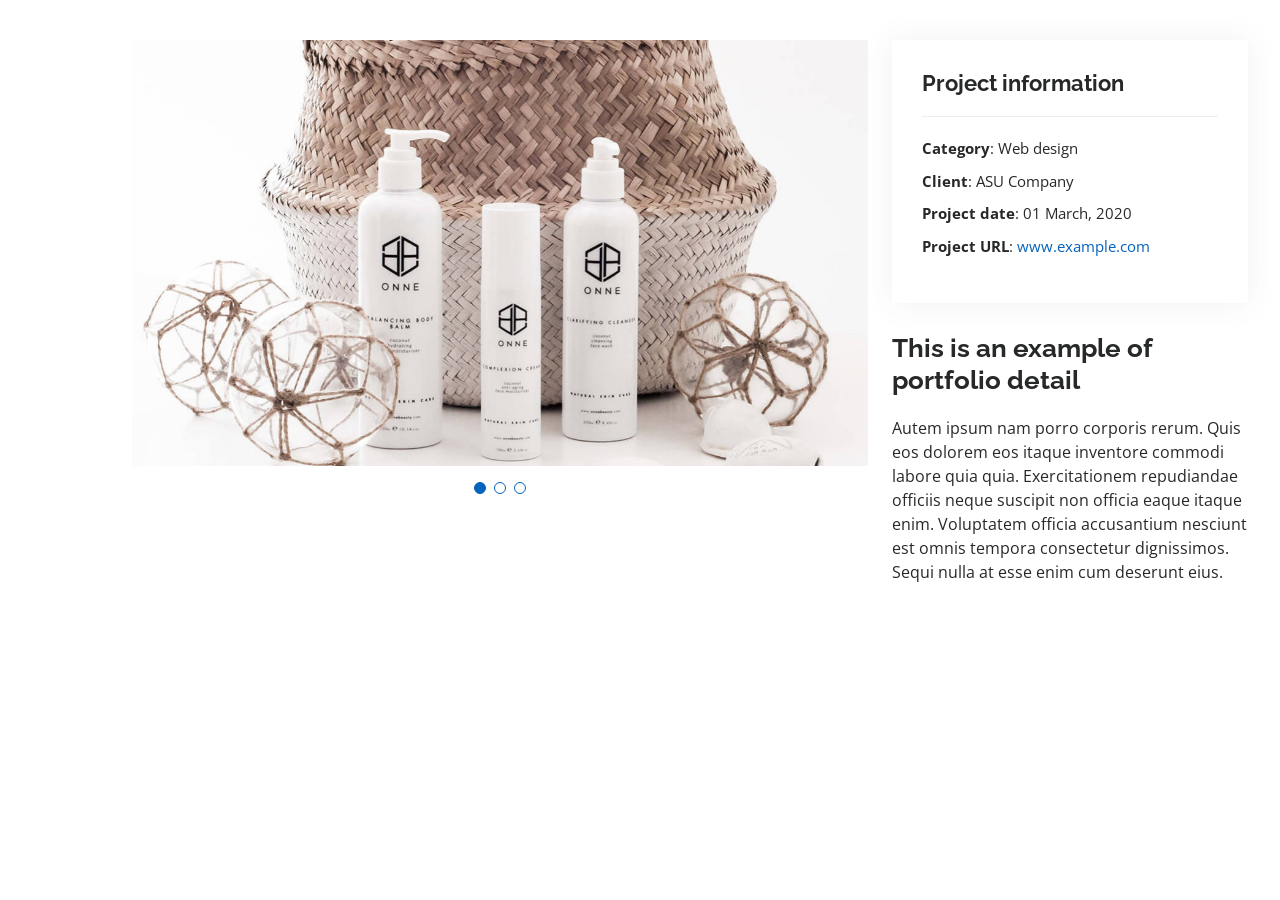
==== portfolio-details.html @ 5d8ebad1 "Initial setup" ====
<!DOCTYPE html>
<html lang="en">

<head>
  <meta charset="utf-8">
  <meta content="width=device-width, initial-scale=1.0" name="viewport">

  <title>Portfolio Details - Personal Bootstrap Template</title>
  <meta content="" name="description">
  <meta content="" name="keywords">

  <!-- Favicons -->
  <link href="assets/img/favicon.png" rel="icon">
  <link href="assets/img/apple-touch-icon.png" rel="apple-touch-icon">

  <!-- Google Fonts -->
  <link href="https://fonts.googleapis.com/css?family=Open+Sans:300,300i,400,400i,600,600i,700,700i|Raleway:300,300i,400,400i,500,500i,600,600i,700,700i|Poppins:300,300i,400,400i,500,500i,600,600i,700,700i" rel="stylesheet">

  <!-- Vendor CSS Files -->
  <link href="assets/vendor/aos/aos.css" rel="stylesheet">
  <link href="assets/vendor/bootstrap/css/bootstrap.min.css" rel="stylesheet">
  <link href="assets/vendor/bootstrap-icons/bootstrap-icons.css" rel="stylesheet">
  <link href="assets/vendor/boxicons/css/boxicons.min.css" rel="stylesheet">
  <link href="assets/vendor/glightbox/css/glightbox.min.css" rel="stylesheet">
  <link href="assets/vendor/swiper/swiper-bundle.min.css" rel="stylesheet">

  <!-- Template Main CSS File -->
  <link href="assets/css/style.css" rel="stylesheet">

  <!-- =======================================================
  * Template Name: MyResume
  * Updated: Mar 10 2023 with Bootstrap v5.2.3
  * Template URL: https://bootstrapmade.com/free-html-bootstrap-template-my-resume/
  * Author: BootstrapMade.com
  * License: https://bootstrapmade.com/license/
  ======================================================== -->
</head>

<body>

  <main id="main">

    <!-- ======= Portfolio Details Section ======= -->
    <section id="portfolio-details" class="portfolio-details">
      <div class="container">

        <div class="row gy-4">

          <div class="col-lg-8">
            <div class="portfolio-details-slider swiper">
              <div class="swiper-wrapper align-items-center">

                <div class="swiper-slide">
                  <img src="assets/img/portfolio/portfolio-details-1.jpg" alt="">
                </div>

                <div class="swiper-slide">
                  <img src="assets/img/portfolio/portfolio-details-2.jpg" alt="">
                </div>

                <div class="swiper-slide">
                  <img src="assets/img/portfolio/portfolio-details-3.jpg" alt="">
                </div>

              </div>
              <div class="swiper-pagination"></div>
            </div>
          </div>

          <div class="col-lg-4">
            <div class="portfolio-info">
              <h3>Project information</h3>
              <ul>
                <li><strong>Category</strong>: Web design</li>
                <li><strong>Client</strong>: ASU Company</li>
                <li><strong>Project date</strong>: 01 March, 2020</li>
                <li><strong>Project URL</strong>: <a href="#">www.example.com</a></li>
              </ul>
            </div>
            <div class="portfolio-description">
              <h2>This is an example of portfolio detail</h2>
              <p>
                Autem ipsum nam porro corporis rerum. Quis eos dolorem eos itaque inventore commodi labore quia quia. Exercitationem repudiandae officiis neque suscipit non officia eaque itaque enim. Voluptatem officia accusantium nesciunt est omnis tempora consectetur dignissimos. Sequi nulla at esse enim cum deserunt eius.
              </p>
            </div>
          </div>

        </div>

      </div>
    </section><!-- End Portfolio Details Section -->

  </main><!-- End #main -->

  <div id="preloader"></div>
  <a href="#" class="back-to-top d-flex align-items-center justify-content-center"><i class="bi bi-arrow-up-short"></i></a>

  <!-- Vendor JS Files -->
  <script src="assets/vendor/purecounter/purecounter_vanilla.js"></script>
  <script src="assets/vendor/aos/aos.js"></script>
  <script src="assets/vendor/bootstrap/js/bootstrap.bundle.min.js"></script>
  <script src="assets/vendor/glightbox/js/glightbox.min.js"></script>
  <script src="assets/vendor/isotope-layout/isotope.pkgd.min.js"></script>
  <script src="assets/vendor/swiper/swiper-bundle.min.js"></script>
  <script src="assets/vendor/typed.js/typed.min.js"></script>
  <script src="assets/vendor/waypoints/noframework.waypoints.js"></script>
  <script src="assets/vendor/php-email-form/validate.js"></script>

  <!-- Template Main JS File -->
  <script src="assets/js/main.js"></script>

</body>

</html>
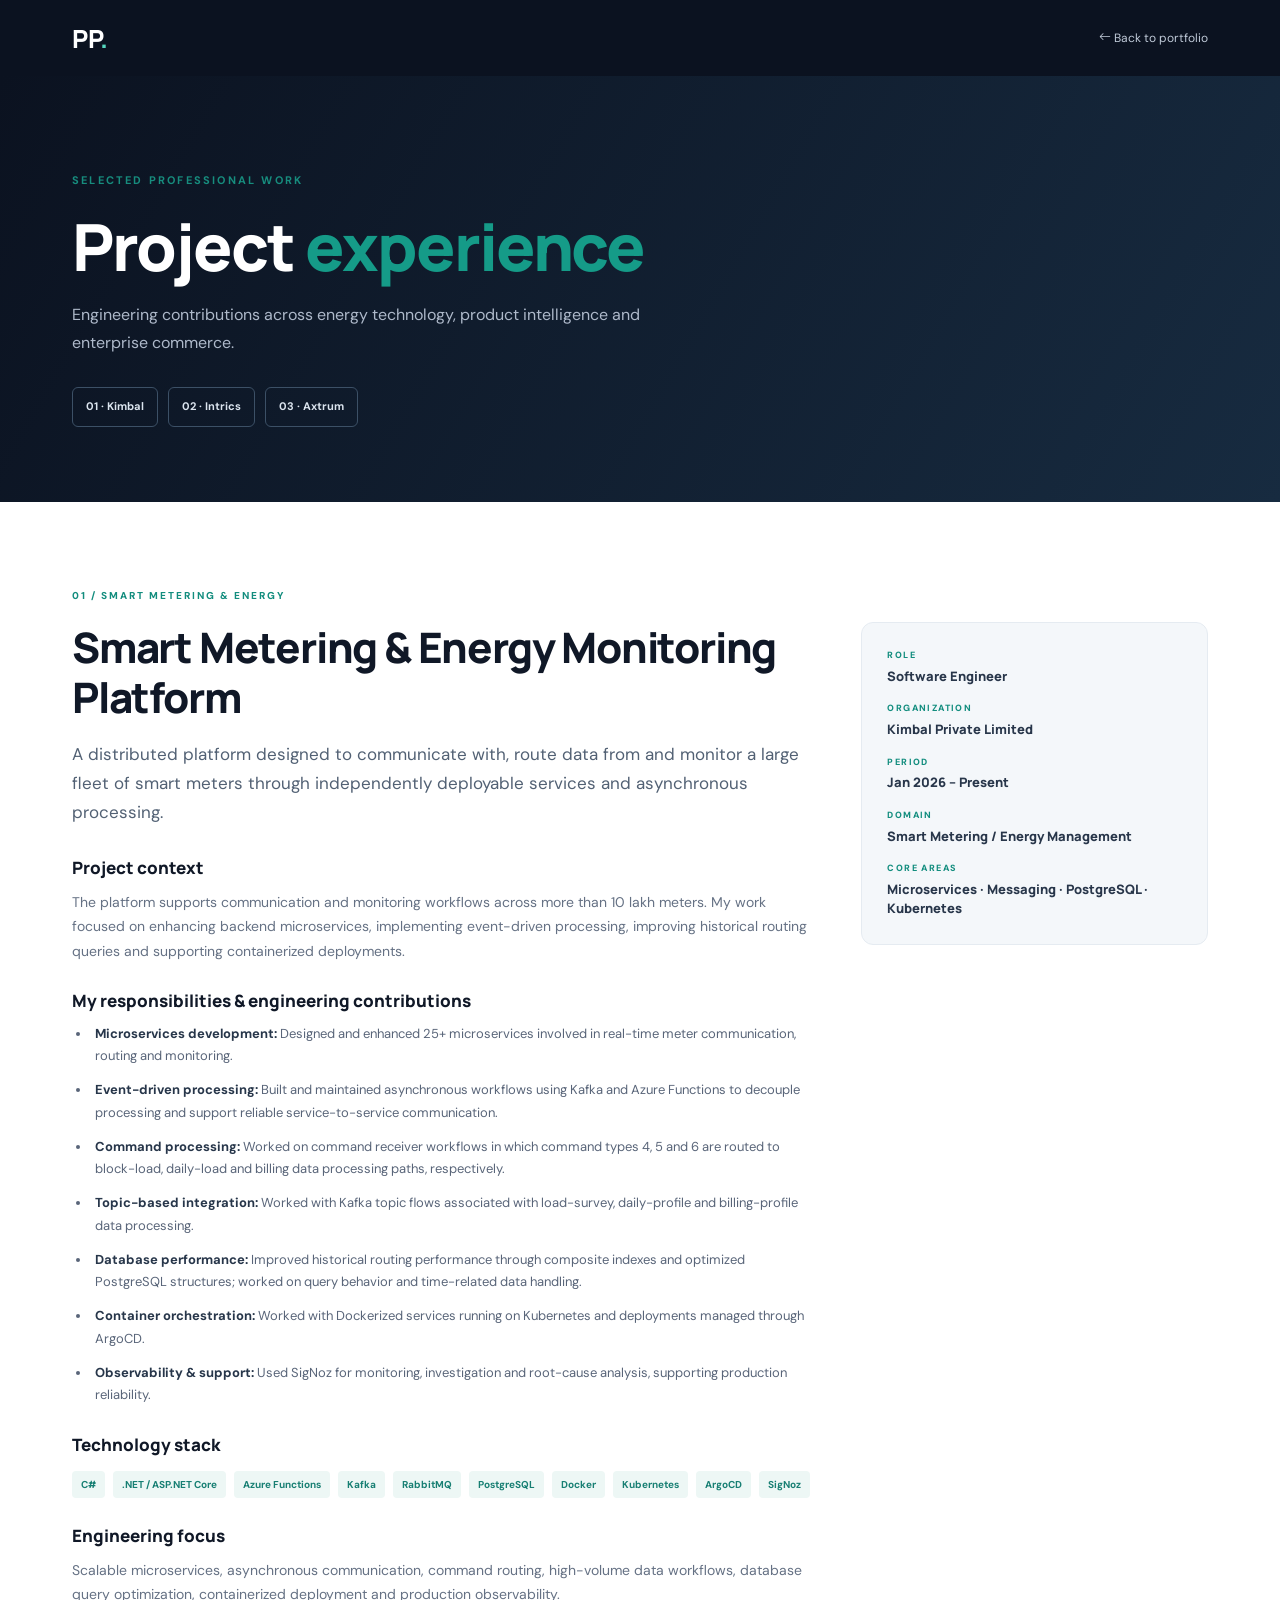
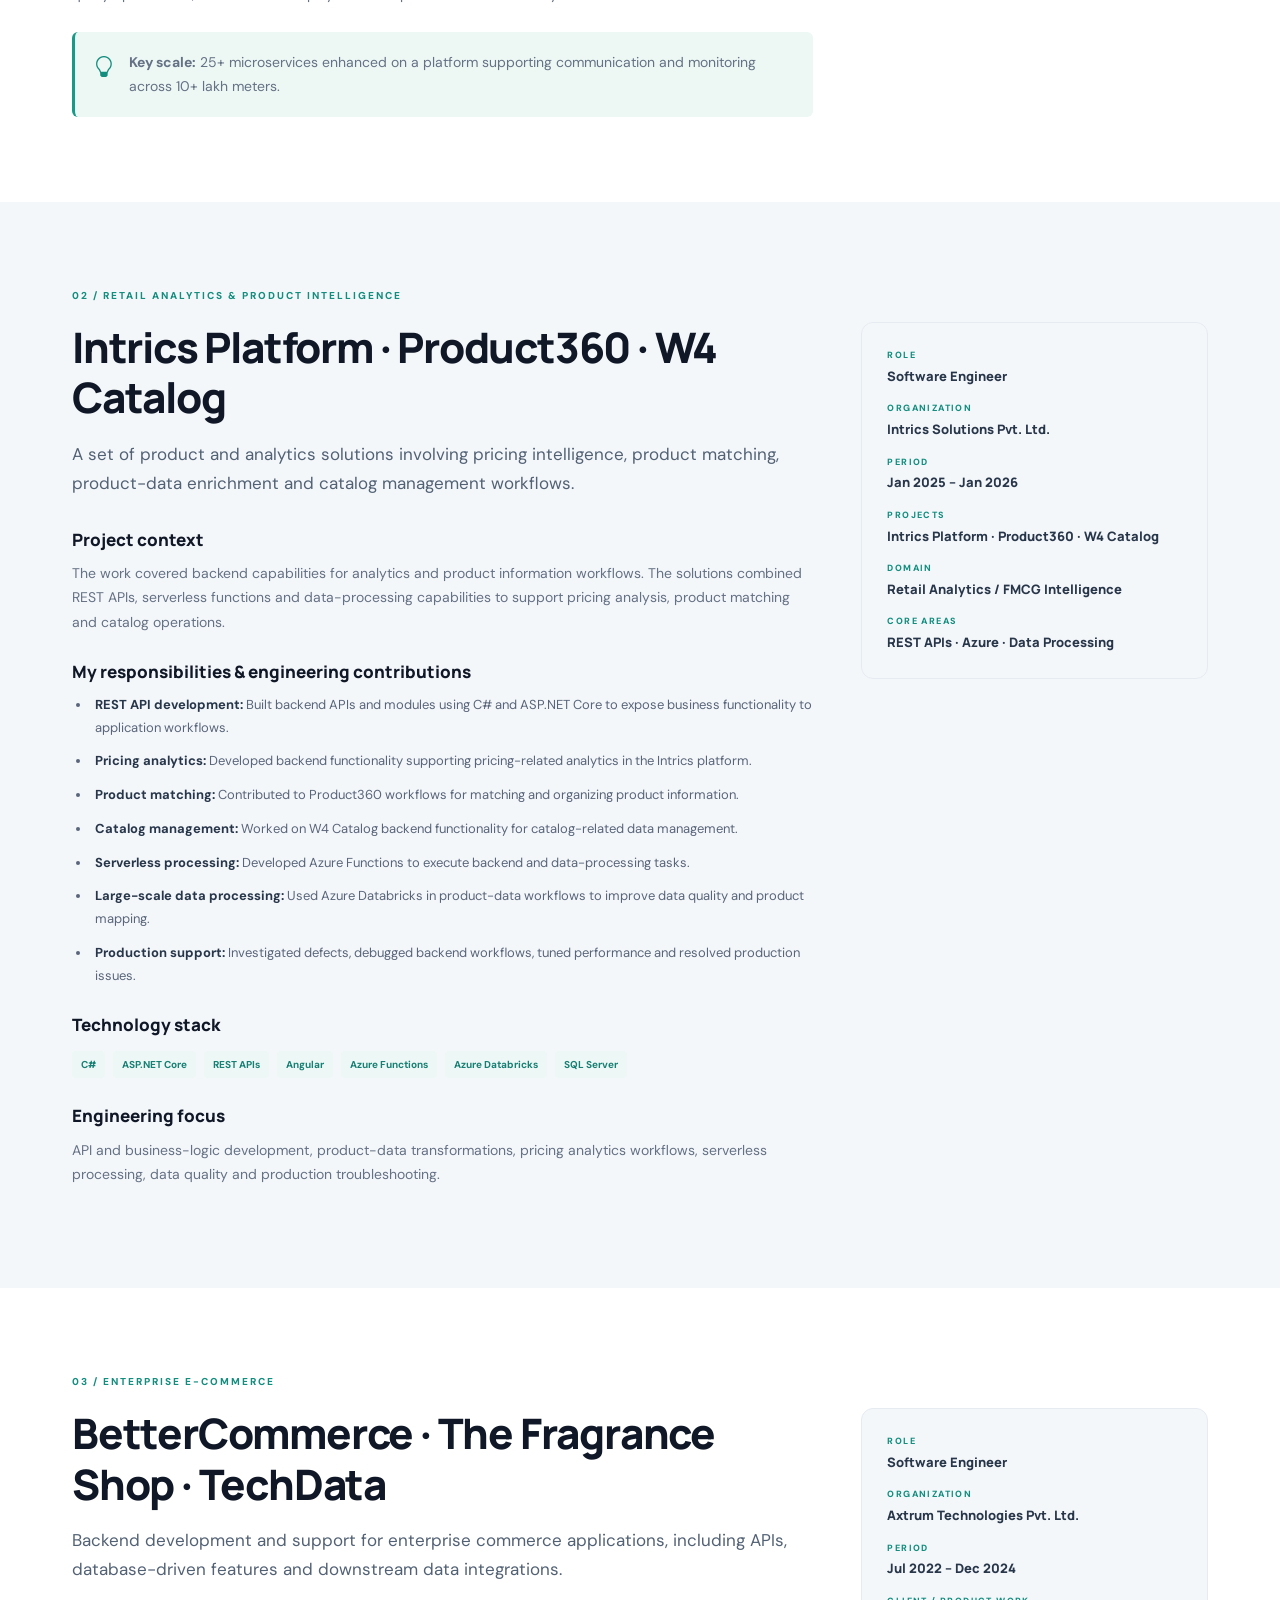
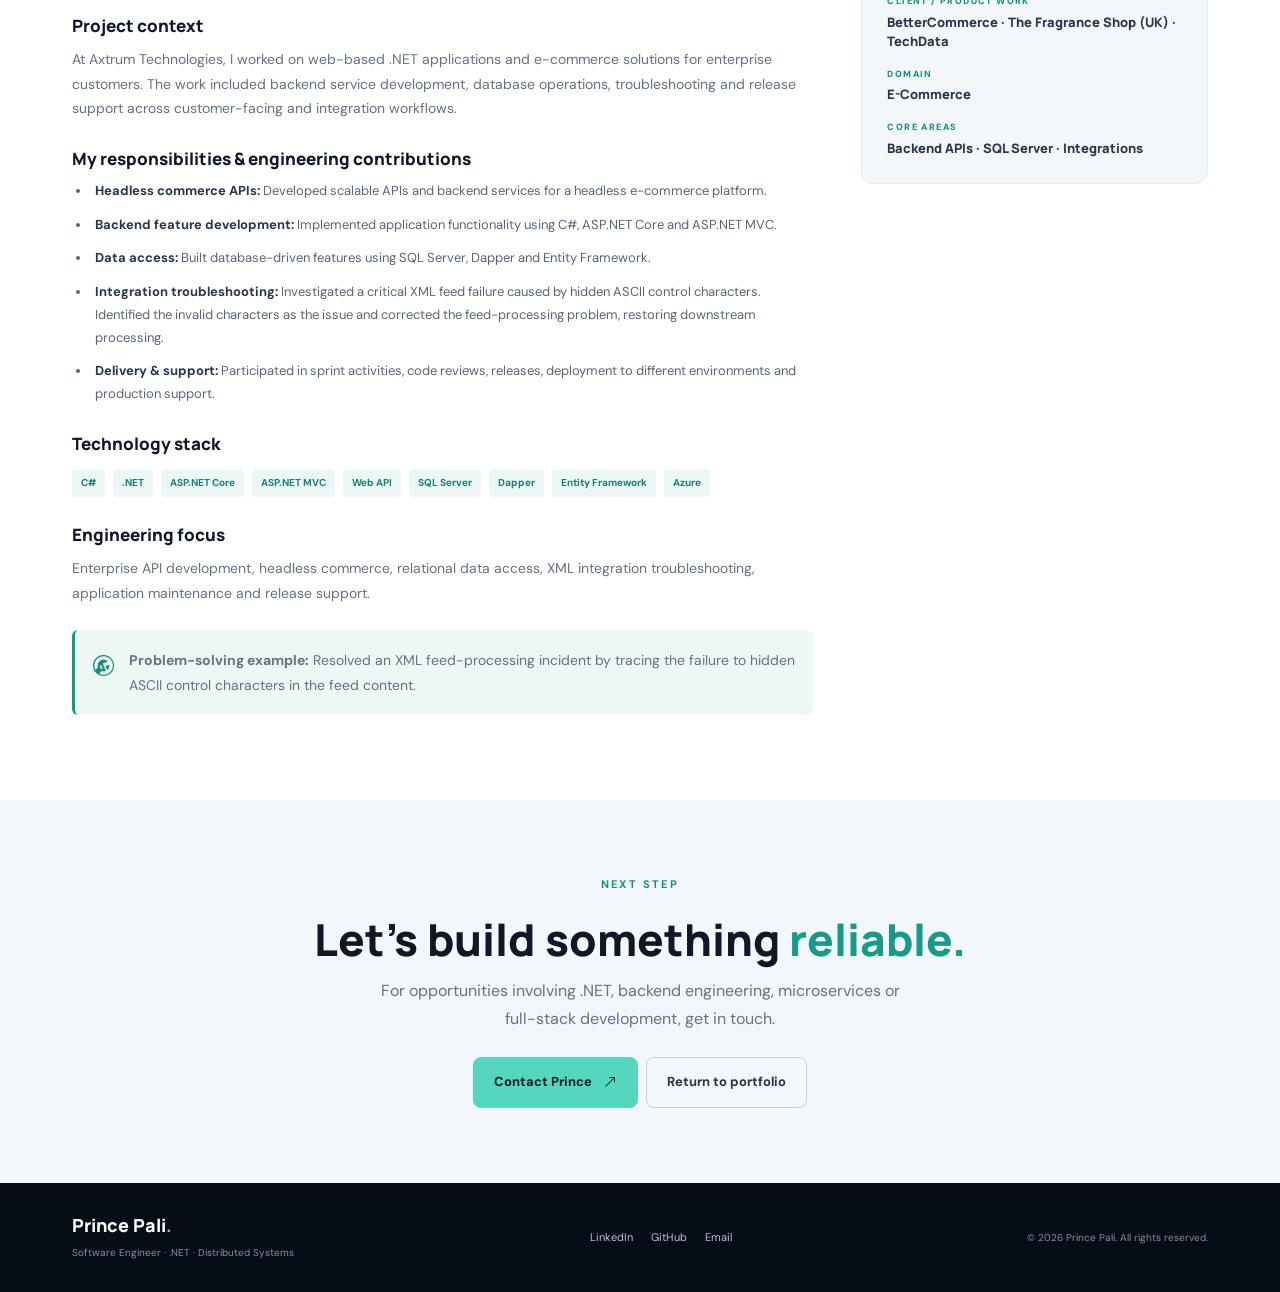
==== commit 89ee4353: "code committed" ====
--- a/portfolio-details.html
+++ b/portfolio-details.html
@@ -1,114 +1,95 @@
 <!DOCTYPE html>
 <html lang="en">
+<head>
+    <meta charset="utf-8">
+    <meta name="viewport" content="width=device-width, initial-scale=1">
+    <meta name="description" content="Detailed professional project experience of Prince Pali across smart metering, product analytics and enterprise e-commerce platforms.">
+    <meta name="author" content="Prince Pali">
+    <title>Project Experience | Prince Pali</title>
+    <link rel="preconnect" href="https://fonts.googleapis.com">
+    <link rel="preconnect" href="https://fonts.gstatic.com" crossorigin>
+    <link href="https://fonts.googleapis.com/css2?family=DM+Sans:wght@400;500;600;700&family=Manrope:wght@400;500;600;700;800&display=swap" rel="stylesheet">
+    <link href="assets/vendor/bootstrap/css/bootstrap.min.css" rel="stylesheet">
+    <link href="assets/vendor/bootstrap-icons/bootstrap-icons.css" rel="stylesheet">
+    <link href="assets/vendor/aos/aos.css" rel="stylesheet">
+    <link href="assets/css/style.css" rel="stylesheet">
+</head>
+<body class="details-page">
+    <header class="details-header"><div class="container d-flex justify-content-between align-items-center"><a href="index.html" class="details-brand">PP<span>.</span></a><a href="index.html#projects" class="back-link"><i class="bi bi-arrow-left"></i> Back to portfolio</a></div></header>
+    <main>
+        <section class="details-hero"><div class="container"><p class="eyebrow">SELECTED PROFESSIONAL WORK</p><h1>Project <span>experience</span></h1><p>Engineering contributions across energy technology, product intelligence and enterprise commerce.</p><div class="details-jump"><a href="#kimbal">01 · Kimbal</a><a href="#intrics">02 · Intrics</a><a href="#axtrum">03 · Axtrum</a></div></div></section>
 
-<head>
-  <meta charset="utf-8">
-  <meta content="width=device-width, initial-scale=1.0" name="viewport">
+        <section id="kimbal" class="case-study">
+            <div class="container">
+                <div class="case-kicker">01 / SMART METERING & ENERGY</div><div class="row g-5">
+                    <div class="col-lg-8">
+                        <h2>Smart Metering & Energy Monitoring Platform</h2><p class="case-lead">A distributed platform designed to communicate with, route data from and monitor a large fleet of smart meters through independently deployable services and asynchronous processing.</p>
+                        <h3>Project context</h3><p>The platform supports communication and monitoring workflows across more than 10 lakh meters. My work focused on enhancing backend microservices, implementing event-driven processing, improving historical routing queries and supporting containerized deployments.</p>
+                        <h3>My responsibilities & engineering contributions</h3><ul class="case-list">
+                            <li><strong>Microservices development:</strong> Designed and enhanced 25+ microservices involved in real-time meter communication, routing and monitoring.</li>
+                            <li><strong>Event-driven processing:</strong> Built and maintained asynchronous workflows using Kafka and Azure Functions to decouple processing and support reliable service-to-service communication.</li>
+                            <li><strong>Command processing:</strong> Worked on command receiver workflows in which command types 4, 5 and 6 are routed to block-load, daily-load and billing data processing paths, respectively.</li>
+                            <li><strong>Topic-based integration:</strong> Worked with Kafka topic flows associated with load-survey, daily-profile and billing-profile data processing.</li>
+                            <li><strong>Database performance:</strong> Improved historical routing performance through composite indexes and optimized PostgreSQL structures; worked on query behavior and time-related data handling.</li>
+                            <li><strong>Container orchestration:</strong> Worked with Dockerized services running on Kubernetes and deployments managed through ArgoCD.</li>
+                            <li><strong>Observability & support:</strong> Used SigNoz for monitoring, investigation and root-cause analysis, supporting production reliability.</li>
+                        </ul>
+                        <h3>Technology stack</h3><div class="case-tech"><span>C#</span><span>.NET / ASP.NET Core</span><span>Azure Functions</span><span>Kafka</span><span>RabbitMQ</span><span>PostgreSQL</span><span>Docker</span><span>Kubernetes</span><span>ArgoCD</span><span>SigNoz</span></div>
+                        <h3>Engineering focus</h3><p>Scalable microservices, asynchronous communication, command routing, high-volume data workflows, database query optimization, containerized deployment and production observability.</p>
+                        <div class="case-callout"><i class="bi bi-lightbulb"></i><p><strong>Key scale:</strong> 25+ microservices enhanced on a platform supporting communication and monitoring across 10+ lakh meters.</p></div>
+                    </div><aside class="col-lg-4"><div class="case-sidebar"><p>ROLE</p><h4>Software Engineer</h4><p>ORGANIZATION</p><h4>Kimbal Private Limited</h4><p>PERIOD</p><h4>Jan 2026 – Present</h4><p>DOMAIN</p><h4>Smart Metering / Energy Management</h4><p>CORE AREAS</p><h4>Microservices · Messaging · PostgreSQL · Kubernetes</h4></div></aside>
+                </div>
+            </div>
+        </section>
 
-  <title>Portfolio Details - Personal Bootstrap Template</title>
-  <meta content="" name="description">
-  <meta content="" name="keywords">
+        <section id="intrics" class="case-study case-study-alt">
+            <div class="container">
+                <div class="case-kicker">02 / RETAIL ANALYTICS & PRODUCT INTELLIGENCE</div><div class="row g-5">
+                    <div class="col-lg-8">
+                        <h2>Intrics Platform · Product360 · W4 Catalog</h2><p class="case-lead">A set of product and analytics solutions involving pricing intelligence, product matching, product-data enrichment and catalog management workflows.</p>
+                        <h3>Project context</h3><p>The work covered backend capabilities for analytics and product information workflows. The solutions combined REST APIs, serverless functions and data-processing capabilities to support pricing analysis, product matching and catalog operations.</p>
+                        <h3>My responsibilities & engineering contributions</h3><ul class="case-list">
+                            <li><strong>REST API development:</strong> Built backend APIs and modules using C# and ASP.NET Core to expose business functionality to application workflows.</li>
+                            <li><strong>Pricing analytics:</strong> Developed backend functionality supporting pricing-related analytics in the Intrics platform.</li>
+                            <li><strong>Product matching:</strong> Contributed to Product360 workflows for matching and organizing product information.</li>
+                            <li><strong>Catalog management:</strong> Worked on W4 Catalog backend functionality for catalog-related data management.</li>
+                            <li><strong>Serverless processing:</strong> Developed Azure Functions to execute backend and data-processing tasks.</li>
+                            <li><strong>Large-scale data processing:</strong> Used Azure Databricks in product-data workflows to improve data quality and product mapping.</li>
+                            <li><strong>Production support:</strong> Investigated defects, debugged backend workflows, tuned performance and resolved production issues.</li>
+                        </ul>
+                        <h3>Technology stack</h3><div class="case-tech"><span>C#</span><span>ASP.NET Core</span><span>REST APIs</span><span>Angular</span><span>Azure Functions</span><span>Azure Databricks</span><span>SQL Server</span></div>
+                        <h3>Engineering focus</h3><p>API and business-logic development, product-data transformations, pricing analytics workflows, serverless processing, data quality and production troubleshooting.</p>
+                    </div><aside class="col-lg-4"><div class="case-sidebar"><p>ROLE</p><h4>Software Engineer</h4><p>ORGANIZATION</p><h4>Intrics Solutions Pvt. Ltd.</h4><p>PERIOD</p><h4>Jan 2025 – Jan 2026</h4><p>PROJECTS</p><h4>Intrics Platform · Product360 · W4 Catalog</h4><p>DOMAIN</p><h4>Retail Analytics / FMCG Intelligence</h4><p>CORE AREAS</p><h4>REST APIs · Azure · Data Processing</h4></div></aside>
+                </div>
+            </div>
+        </section>
 
-  <!-- Favicons -->
-  <link href="assets/img/favicon.png" rel="icon">
-  <link href="assets/img/apple-touch-icon.png" rel="apple-touch-icon">
+        <section id="axtrum" class="case-study">
+            <div class="container">
+                <div class="case-kicker">03 / ENTERPRISE E-COMMERCE</div><div class="row g-5">
+                    <div class="col-lg-8">
+                        <h2>BetterCommerce · The Fragrance Shop · TechData</h2><p class="case-lead">Backend development and support for enterprise commerce applications, including APIs, database-driven features and downstream data integrations.</p>
+                        <h3>Project context</h3><p>At Axtrum Technologies, I worked on web-based .NET applications and e-commerce solutions for enterprise customers. The work included backend service development, database operations, troubleshooting and release support across customer-facing and integration workflows.</p>
+                        <h3>My responsibilities & engineering contributions</h3><ul class="case-list">
+                            <li><strong>Headless commerce APIs:</strong> Developed scalable APIs and backend services for a headless e-commerce platform.</li>
+                            <li><strong>Backend feature development:</strong> Implemented application functionality using C#, ASP.NET Core and ASP.NET MVC.</li>
+                            <li><strong>Data access:</strong> Built database-driven features using SQL Server, Dapper and Entity Framework.</li>
+                            <li><strong>Integration troubleshooting:</strong> Investigated a critical XML feed failure caused by hidden ASCII control characters. Identified the invalid characters as the issue and corrected the feed-processing problem, restoring downstream processing.</li>
+                            <li><strong>Delivery & support:</strong> Participated in sprint activities, code reviews, releases, deployment to different environments and production support.</li>
+                        </ul>
+                        <h3>Technology stack</h3><div class="case-tech"><span>C#</span><span>.NET</span><span>ASP.NET Core</span><span>ASP.NET MVC</span><span>Web API</span><span>SQL Server</span><span>Dapper</span><span>Entity Framework</span><span>Azure</span></div>
+                        <h3>Engineering focus</h3><p>Enterprise API development, headless commerce, relational data access, XML integration troubleshooting, application maintenance and release support.</p>
+                        <div class="case-callout"><i class="bi bi-wrench-adjustable-circle"></i><p><strong>Problem-solving example:</strong> Resolved an XML feed-processing incident by tracing the failure to hidden ASCII control characters in the feed content.</p></div>
+                    </div><aside class="col-lg-4"><div class="case-sidebar"><p>ROLE</p><h4>Software Engineer</h4><p>ORGANIZATION</p><h4>Axtrum Technologies Pvt. Ltd.</h4><p>PERIOD</p><h4>Jul 2022 – Dec 2024</h4><p>CLIENT / PRODUCT WORK</p><h4>BetterCommerce · The Fragrance Shop (UK) · TechData</h4><p>DOMAIN</p><h4>E-Commerce</h4><p>CORE AREAS</p><h4>Backend APIs · SQL Server · Integrations</h4></div></aside>
+                </div>
+            </div>
+        </section>
 
-  <!-- Google Fonts -->
-  <link href="https://fonts.googleapis.com/css?family=Open+Sans:300,300i,400,400i,600,600i,700,700i|Raleway:300,300i,400,400i,500,500i,600,600i,700,700i|Poppins:300,300i,400,400i,500,500i,600,600i,700,700i" rel="stylesheet">
-
-  <!-- Vendor CSS Files -->
-  <link href="assets/vendor/aos/aos.css" rel="stylesheet">
-  <link href="assets/vendor/bootstrap/css/bootstrap.min.css" rel="stylesheet">
-  <link href="assets/vendor/bootstrap-icons/bootstrap-icons.css" rel="stylesheet">
-  <link href="assets/vendor/boxicons/css/boxicons.min.css" rel="stylesheet">
-  <link href="assets/vendor/glightbox/css/glightbox.min.css" rel="stylesheet">
-  <link href="assets/vendor/swiper/swiper-bundle.min.css" rel="stylesheet">
-
-  <!-- Template Main CSS File -->
-  <link href="assets/css/style.css" rel="stylesheet">
-
-  <!-- =======================================================
-  * Template Name: MyResume
-  * Updated: Mar 10 2023 with Bootstrap v5.2.3
-  * Template URL: https://bootstrapmade.com/free-html-bootstrap-template-my-resume/
-  * Author: BootstrapMade.com
-  * License: https://bootstrapmade.com/license/
-  ======================================================== -->
-</head>
-
-<body>
-
-  <main id="main">
-
-    <!-- ======= Portfolio Details Section ======= -->
-    <section id="portfolio-details" class="portfolio-details">
-      <div class="container">
-
-        <div class="row gy-4">
-
-          <div class="col-lg-8">
-            <div class="portfolio-details-slider swiper">
-              <div class="swiper-wrapper align-items-center">
-
-                <div class="swiper-slide">
-                  <img src="assets/img/portfolio/portfolio-details-1.jpg" alt="">
-                </div>
-
-                <div class="swiper-slide">
-                  <img src="assets/img/portfolio/portfolio-details-2.jpg" alt="">
-                </div>
-
-                <div class="swiper-slide">
-                  <img src="assets/img/portfolio/portfolio-details-3.jpg" alt="">
-                </div>
-
-              </div>
-              <div class="swiper-pagination"></div>
-            </div>
-          </div>
-
-          <div class="col-lg-4">
-            <div class="portfolio-info">
-              <h3>Project information</h3>
-              <ul>
-                <li><strong>Category</strong>: Web design</li>
-                <li><strong>Client</strong>: ASU Company</li>
-                <li><strong>Project date</strong>: 01 March, 2020</li>
-                <li><strong>Project URL</strong>: <a href="#">www.example.com</a></li>
-              </ul>
-            </div>
-            <div class="portfolio-description">
-              <h2>This is an example of portfolio detail</h2>
-              <p>
-                Autem ipsum nam porro corporis rerum. Quis eos dolorem eos itaque inventore commodi labore quia quia. Exercitationem repudiandae officiis neque suscipit non officia eaque itaque enim. Voluptatem officia accusantium nesciunt est omnis tempora consectetur dignissimos. Sequi nulla at esse enim cum deserunt eius.
-              </p>
-            </div>
-          </div>
-
-        </div>
-
-      </div>
-    </section><!-- End Portfolio Details Section -->
-
-  </main><!-- End #main -->
-
-  <div id="preloader"></div>
-  <a href="#" class="back-to-top d-flex align-items-center justify-content-center"><i class="bi bi-arrow-up-short"></i></a>
-
-  <!-- Vendor JS Files -->
-  <script src="assets/vendor/purecounter/purecounter_vanilla.js"></script>
-  <script src="assets/vendor/aos/aos.js"></script>
-  <script src="assets/vendor/bootstrap/js/bootstrap.bundle.min.js"></script>
-  <script src="assets/vendor/glightbox/js/glightbox.min.js"></script>
-  <script src="assets/vendor/isotope-layout/isotope.pkgd.min.js"></script>
-  <script src="assets/vendor/swiper/swiper-bundle.min.js"></script>
-  <script src="assets/vendor/typed.js/typed.min.js"></script>
-  <script src="assets/vendor/waypoints/noframework.waypoints.js"></script>
-  <script src="assets/vendor/php-email-form/validate.js"></script>
-
-  <!-- Template Main JS File -->
-  <script src="assets/js/main.js"></script>
-
+        <section class="details-cta"><div class="container"><p class="eyebrow">NEXT STEP</p><h2>Let's build something <span>reliable.</span></h2><p>For opportunities involving .NET, backend engineering, microservices or full-stack development, get in touch.</p><a href="mailto:princepali536@gmail.com" class="btn-primary-custom">Contact Prince <i class="bi bi-arrow-up-right"></i></a><a href="index.html" class="btn-outline-custom">Return to portfolio</a></div></section>
+    </main>
+    <footer class="site-footer"><div class="container d-flex flex-column flex-md-row justify-content-between align-items-center gap-3"><div><strong>Prince Pali<span>.</span></strong><p>Software Engineer · .NET · Distributed Systems</p></div><div class="footer-links"><a href="https://www.linkedin.com/in/princepali/" target="_blank" rel="noopener">LinkedIn</a><a href="https://github.com/princepali" target="_blank" rel="noopener">GitHub</a><a href="mailto:princepali536@gmail.com">Email</a></div><small>© <span id="year"></span> Prince Pali. All rights reserved.</small></div></footer>
+    <script src="assets/vendor/bootstrap/js/bootstrap.bundle.min.js"></script>
+    <script src="assets/vendor/aos/aos.js"></script>
+    <script>document.getElementById('year').textContent = new Date().getFullYear(); if (window.AOS) AOS.init({ duration: 650, once: true, offset: 60 });</script>
 </body>
-
-</html>+</html>
--- a/assets/css/style.css
+++ b/assets/css/style.css
@@ -0,0 +1,1413 @@
+/* Prince Pali portfolio � responsive custom stylesheet */
+:root {
+    --ink: #101827;
+    --navy: #0b1220;
+    --navy-2: #111c30;
+    --muted: #657184;
+    --paper: #f7f9fc;
+    --white: #fff;
+    --accent: #55d6be;
+    --accent-2: #8ca8ff;
+    --line: #e4e9f0;
+    --font-head: "Manrope",sans-serif;
+    --font-body: "DM Sans",sans-serif
+}
+
+* {
+    box-sizing: border-box
+}
+
+html {
+    scroll-behavior: smooth;
+    scroll-padding-top: 86px
+}
+
+body {
+    margin: 0;
+    font-family: var(--font-body);
+    color: var(--ink);
+    background: var(--white);
+    font-size: 16px;
+    line-height: 1.75
+}
+
+a {
+    color: inherit;
+    text-decoration: none
+}
+
+    a:hover {
+        color: #168e80
+    }
+
+h1, h2, h3, h4, h5 {
+    font-family: var(--font-head);
+    font-weight: 800;
+    line-height: 1.2
+}
+
+p {
+    color: var(--muted)
+}
+
+.container {
+    max-width: 1160px
+}
+
+.section {
+    padding: 108px 0
+}
+
+.section-light {
+    background: #fff
+}
+
+.section-muted {
+    background: #f3f6fa
+}
+
+.section-dark {
+    background: var(--navy);
+    color: #fff
+}
+
+.eyebrow {
+    font-size: 11px;
+    font-weight: 700;
+    letter-spacing: 2.2px;
+    color: #178d7e;
+    margin: 0 0 18px
+}
+
+.section-heading {
+    text-align: center;
+    max-width: 700px;
+    margin: 0 auto 58px
+}
+
+    .section-heading h2 {
+        font-size: clamp(32px,4vw,44px);
+        letter-spacing: -1.5px;
+        margin: 0 0 17px
+    }
+
+        .section-heading h2 span, .contact-title span, .details-hero h1 span, .details-cta h2 span {
+            color: #159b88
+        }
+
+    .section-heading > p:last-child {
+        font-size: 16px
+    }
+
+.section-heading-dark h2 {
+    color: #fff
+}
+
+.section-heading-dark > p:last-child {
+    color: #aeb9ca
+}
+/* Header and navigation */
+#header {
+    position: fixed;
+    z-index: 1000;
+    left: 24px;
+    top: 50%;
+    transform: translateY(-50%);
+    padding: 12px;
+    background: rgba(11,18,32,.92);
+    border: 1px solid rgba(255,255,255,.1);
+    border-radius: 18px;
+    backdrop-filter: blur(12px);
+    box-shadow: 0 15px 45px rgba(5,12,25,.2)
+}
+
+.brand {
+    display: flex;
+    width: 46px;
+    height: 46px;
+    border-radius: 13px;
+    background: var(--accent);
+    color: var(--navy);
+    font-family: var(--font-head);
+    font-weight: 900;
+    align-items: center;
+    justify-content: center;
+    margin: 0 auto 12px
+}
+
+    .brand:hover {
+        color: var(--navy)
+    }
+
+.nav-menu ul {
+    list-style: none;
+    padding: 0;
+    margin: 0
+}
+
+.nav-menu li {
+    margin: 5px 0
+}
+
+.nav-menu a {
+    display: flex;
+    align-items: center;
+    gap: 12px;
+    width: 48px;
+    height: 46px;
+    border-radius: 12px;
+    color: #b9c4d4;
+    overflow: hidden;
+    transition: .25s
+}
+
+    .nav-menu a i {
+        font-size: 19px;
+        min-width: 48px;
+        text-align: center
+    }
+
+    .nav-menu a span {
+        font-size: 13px;
+        font-weight: 600;
+        white-space: nowrap;
+        padding-right: 18px;
+        opacity: 0;
+        transition: .2s
+    }
+
+    .nav-menu a:hover, .nav-menu a.active {
+        background: rgba(85,214,190,.14);
+        color: var(--accent);
+        width: 150px
+    }
+
+        .nav-menu a:hover span, .nav-menu a.active span {
+            opacity: 1
+        }
+
+.mobile-nav-toggle {
+    position: fixed;
+    z-index: 1100;
+    right: 18px;
+    top: 18px;
+    border: 0;
+    border-radius: 12px;
+    background: var(--accent);
+    color: var(--navy);
+    width: 46px;
+    height: 46px;
+    font-size: 24px;
+    display: none
+}
+/* Hero */
+.hero {
+    min-height: 100vh;
+    position: relative;
+    display: flex;
+    align-items: center;
+    overflow: hidden;
+    background: radial-gradient(ellipse at 78% 35%,rgba(44,111,133,.25),transparent 38%),linear-gradient(120deg,#0b1220 0%,#111d31 58%,#0d1929 100%);
+    color: #fff;
+    padding: 100px 0 90px
+}
+
+.hero-grid {
+    position: absolute;
+    inset: 0;
+    background-image: linear-gradient(rgba(255,255,255,.035) 1px,transparent 1px),linear-gradient(90deg,rgba(255,255,255,.035) 1px,transparent 1px);
+    background-size: 58px 58px;
+    mask-image: linear-gradient(to right,black,transparent 85%)
+}
+
+.hero-content {
+    position: relative;
+    z-index: 2;
+    padding-left: 90px
+}
+
+.hero .eyebrow {
+    color: var(--accent)
+}
+
+.status-dot {
+    display: inline-block;
+    width: 7px;
+    height: 7px;
+    background: var(--accent);
+    border-radius: 50%;
+    margin: 0 8px 1px 0;
+    box-shadow: 0 0 0 5px rgba(85,214,190,.12)
+}
+
+.hero h1 {
+    font-size: clamp(58px,9vw,108px);
+    letter-spacing: -6px;
+    margin: 0 0 18px
+}
+
+    .hero h1 span {
+        color: var(--accent)
+    }
+
+.hero h2 {
+    font-size: clamp(28px,4vw,47px);
+    letter-spacing: -1.8px;
+    line-height: 1.23;
+    margin: 0 0 17px
+}
+
+.hero-roles {
+    color: #b7c5d7;
+    font-weight: 600;
+    font-size: 15px;
+    letter-spacing: .3px
+}
+
+    .hero-roles span {
+        color: var(--accent);
+        padding: 0 7px
+    }
+
+.hero-summary {
+    max-width: 660px;
+    color: #aab8ca;
+    font-size: 17px;
+    margin: 18px 0 30px
+}
+
+.hero-actions {
+    display: flex;
+    align-items: center;
+    gap: 13px;
+    flex-wrap: wrap
+}
+
+.btn-primary-custom, .btn-outline-custom {
+    display: inline-flex;
+    align-items: center;
+    gap: 12px;
+    padding: 13px 20px;
+    border-radius: 8px;
+    font-size: 13px;
+    font-weight: 700;
+    transition: .25s
+}
+
+.btn-primary-custom {
+    background: var(--accent);
+    color: #09201f;
+    border: 1px solid var(--accent)
+}
+
+    .btn-primary-custom:hover {
+        background: #79e8d2;
+        color: #09201f;
+        transform: translateY(-2px)
+    }
+
+.btn-outline-custom {
+    border: 1px solid #506078;
+    color: #fff
+}
+
+    .btn-outline-custom:hover {
+        border-color: var(--accent);
+        color: var(--accent)
+    }
+
+.text-link {
+    color: #d4dce8;
+    font-size: 13px;
+    font-weight: 600;
+    margin-left: 8px
+}
+
+    .text-link i {
+        margin-left: 5px
+    }
+
+.hero-socials {
+    display: flex;
+    gap: 18px;
+    margin-top: 38px
+}
+
+    .hero-socials a {
+        color: #9eacc0;
+        font-size: 19px;
+        transition: .2s
+    }
+
+        .hero-socials a:hover {
+            color: var(--accent);
+            transform: translateY(-3px)
+        }
+
+.hero-side-note {
+    position: absolute;
+    right: 35px;
+    top: 50%;
+    writing-mode: vertical-rl;
+    letter-spacing: 3px;
+    font-size: 9px;
+    color: #607187
+}
+
+.scroll-cue {
+    position: absolute;
+    bottom: 26px;
+    left: calc(50% - 55px);
+    font-size: 10px;
+    letter-spacing: 1px;
+    color: #8d9bb0;
+    text-transform: uppercase
+}
+
+    .scroll-cue span {
+        display: inline-block;
+        width: 20px;
+        height: 1px;
+        background: var(--accent);
+        vertical-align: middle;
+        margin-right: 8px
+    }
+/* About */
+.about-card {
+    min-height: 390px;
+    padding: 38px;
+    background: linear-gradient(145deg,#101b2d,#1b3047);
+    border-radius: 16px;
+    color: #fff;
+    position: relative;
+    overflow: hidden;
+    display: flex;
+    flex-direction: column;
+    justify-content: flex-end
+}
+
+    .about-card:before, .about-card:after {
+        content: "";
+        position: absolute;
+        border: 1px solid rgba(85,214,190,.18);
+        border-radius: 50%;
+        width: 300px;
+        height: 300px;
+        right: -90px;
+        top: -120px
+    }
+
+    .about-card:after {
+        width: 220px;
+        height: 220px;
+        right: -50px;
+        top: -80px
+    }
+
+.about-monogram {
+    position: absolute;
+    top: 40px;
+    left: 38px;
+    font: 800 76px var(--font-head);
+    letter-spacing: -8px;
+    color: rgba(255,255,255,.14)
+}
+
+    .about-monogram span {
+        color: var(--accent)
+    }
+
+.about-card-label {
+    color: var(--accent);
+    font-size: 10px;
+    letter-spacing: 2px;
+    font-weight: 700
+}
+
+.about-card h3 {
+    font-size: 27px;
+    max-width: 350px;
+    margin: 0 0 24px
+}
+
+.about-tags, .tech-list, .project-tags, .case-tech {
+    display: flex;
+    flex-wrap: wrap;
+    gap: 8px
+}
+
+    .about-tags span {
+        font-size: 10px;
+        padding: 5px 9px;
+        border: 1px solid rgba(255,255,255,.2);
+        border-radius: 5px;
+        color: #c6d2e0
+    }
+
+.content-title {
+    font-size: 25px;
+    margin: 0 0 18px
+}
+
+.lead-copy {
+    font-size: 17px;
+    color: #334155
+}
+
+.about-facts {
+    display: flex;
+    gap: 38px;
+    margin: 27px 0 8px
+}
+
+    .about-facts div {
+        display: flex;
+        flex-direction: column
+    }
+
+    .about-facts strong {
+        font: 800 28px var(--font-head);
+        color: #138d7d
+    }
+
+    .about-facts span {
+        font-size: 12px;
+        color: var(--muted)
+    }
+
+.small-note {
+    font-size: 11px;
+    margin-bottom: 22px
+}
+
+.inline-link {
+    display: inline-flex;
+    align-items: center;
+    gap: 9px;
+    color: #128c7d;
+    font-size: 13px;
+    font-weight: 700;
+    margin-top: 8px
+}
+
+    .inline-link:hover {
+        color: #075e55
+    }
+/* Skills */
+.skill-card {
+    height: 100%;
+    padding: 28px;
+    background: #111d30;
+    border: 1px solid rgba(255,255,255,.08);
+    border-radius: 13px;
+    transition: .25s
+}
+
+    .skill-card:hover {
+        transform: translateY(-5px);
+        border-color: rgba(85,214,190,.45);
+        background: #14243a
+    }
+
+.skill-icon {
+    width: 44px;
+    height: 44px;
+    display: grid;
+    place-items: center;
+    border-radius: 10px;
+    background: rgba(85,214,190,.12);
+    color: var(--accent);
+    font-size: 21px;
+    margin-bottom: 21px
+}
+
+.skill-card h3 {
+    font-size: 17px;
+    color: #fff;
+    margin-bottom: 12px
+}
+
+.skill-card p {
+    font-size: 13px;
+    line-height: 1.9;
+    color: #aeb9ca;
+    margin: 0
+}
+
+.tools-strip {
+    display: flex;
+    flex-wrap: wrap;
+    gap: 12px;
+    align-items: center;
+    margin-top: 34px;
+    padding: 18px 20px;
+    border: 1px solid rgba(255,255,255,.1);
+    border-radius: 10px
+}
+
+    .tools-strip span {
+        font-size: 9px;
+        letter-spacing: 1.5px;
+        color: var(--accent);
+        font-weight: 700;
+        margin-right: 8px
+    }
+
+    .tools-strip b {
+        font-size: 11px;
+        color: #c4cede;
+        font-weight: 500;
+        padding: 5px 10px;
+        background: rgba(255,255,255,.06);
+        border-radius: 5px
+    }
+/* Experience */
+.timeline {
+    max-width: 930px;
+    margin: auto
+}
+
+.timeline-item {
+    display: grid;
+    grid-template-columns: 190px 1fr;
+    gap: 38px;
+    position: relative;
+    padding-bottom: 48px
+}
+
+    .timeline-item:before {
+        content: "";
+        position: absolute;
+        left: 205px;
+        top: 6px;
+        bottom: -3px;
+        width: 1px;
+        background: #d9e3e9
+    }
+
+    .timeline-item:after {
+        content: "";
+        position: absolute;
+        left: 200px;
+        top: 5px;
+        width: 11px;
+        height: 11px;
+        border: 2px solid #159b88;
+        background: #fff;
+        border-radius: 50%;
+        z-index: 1
+    }
+
+    .timeline-item:last-child:before {
+        display: none
+    }
+
+.timeline-date {
+    font-size: 11px;
+    letter-spacing: 1px;
+    color: #138d7d;
+    font-weight: 800;
+    padding-top: 3px
+}
+
+.timeline-body {
+    background: #fff;
+    border: 1px solid var(--line);
+    border-radius: 13px;
+    padding: 28px 30px;
+    box-shadow: 0 10px 35px rgba(21,35,55,.035)
+}
+
+.timeline-top {
+    display: flex;
+    justify-content: space-between;
+    gap: 15px
+}
+
+    .timeline-top h3 {
+        font-size: 21px;
+        margin: 0 0 6px
+    }
+
+    .timeline-top h4 {
+        font-size: 13px;
+        color: #68768a;
+        margin: 0 0 14px;
+        font-weight: 700
+    }
+
+        .timeline-top h4 span {
+            font-weight: 500
+        }
+
+.timeline-index {
+    font: 800 24px var(--font-head);
+    color: #e0e8ed
+}
+
+.project-context {
+    color: #128d7e;
+    font-size: 13px;
+    font-weight: 700;
+    margin-bottom: 13px
+}
+
+.timeline-body ul {
+    padding-left: 18px;
+    margin: 0 0 18px
+}
+
+.timeline-body li {
+    font-size: 13px;
+    color: #596579;
+    padding: 4px 0
+}
+
+.tech-list span, .case-tech span {
+    background: #edf7f5;
+    color: #177f73;
+    padding: 5px 9px;
+    border-radius: 4px;
+    font-size: 10px;
+    font-weight: 700
+}
+/* Projects */
+.project-card {
+    height: 100%;
+    background: #fff;
+    border: 1px solid #e6ebf1;
+    border-radius: 13px;
+    overflow: hidden;
+    transition: .25s
+}
+
+    .project-card:hover {
+        transform: translateY(-7px);
+        box-shadow: 0 18px 45px rgba(20,35,55,.1)
+    }
+
+.project-number {
+    font-size: 10px;
+    letter-spacing: 1.5px;
+    font-weight: 800;
+    color: #6c7b8d;
+    padding: 20px 23px 0
+}
+
+.project-art {
+    height: 185px;
+    margin: 12px 20px 0;
+    border-radius: 9px;
+    display: flex;
+    align-items: center;
+    justify-content: center;
+    flex-direction: column;
+    gap: 7px;
+    position: relative;
+    overflow: hidden
+}
+
+    .project-art:before, .project-art:after {
+        content: "";
+        position: absolute;
+        border: 1px solid rgba(255,255,255,.18);
+        width: 180px;
+        height: 180px;
+        border-radius: 50%
+    }
+
+    .project-art:after {
+        width: 125px;
+        height: 125px
+    }
+
+    .project-art i {
+        font-size: 47px;
+        z-index: 1;
+        color: #fff
+    }
+
+    .project-art span {
+        font-size: 9px;
+        letter-spacing: 2px;
+        font-weight: 800;
+        text-align: center;
+        color: rgba(255,255,255,.8);
+        z-index: 1;
+        line-height: 1.5
+    }
+
+.art-energy {
+    background: linear-gradient(135deg,#153e4d,#187d7a)
+}
+
+.art-analytics {
+    background: linear-gradient(135deg,#293c70,#6279b4)
+}
+
+.art-commerce {
+    background: linear-gradient(135deg,#382c5b,#9b638c)
+}
+
+.project-card-body {
+    padding: 22px 23px 25px
+}
+
+.project-company {
+    font-size: 9px;
+    letter-spacing: 1.5px;
+    color: #128d7e;
+    font-weight: 800;
+    margin-bottom: 8px
+}
+
+.project-card h3 {
+    font-size: 19px;
+    line-height: 1.4;
+    margin: 0 0 10px
+}
+
+.project-card-body > p:not(.project-company) {
+    font-size: 13px;
+    min-height: 72px
+}
+
+.project-tags {
+    margin: 16px 0
+}
+
+    .project-tags span {
+        font-size: 9px;
+        color: #657184;
+        background: #f0f3f7;
+        padding: 5px 8px;
+        border-radius: 4px
+    }
+
+.project-link {
+    font-size: 12px;
+    font-weight: 800;
+    color: #128d7e
+}
+
+    .project-link i {
+        margin-left: 5px
+    }
+
+.project-disclaimer {
+    text-align: center;
+    font-size: 11px;
+    margin: 28px auto 0;
+    max-width: 780px
+}
+/* Education */
+.education-card {
+    height: 100%;
+    padding: 28px;
+    border: 1px solid var(--line);
+    border-radius: 12px;
+    background: #fff
+}
+
+    .education-card > span {
+        font-size: 10px;
+        color: #128d7e;
+        font-weight: 800;
+        letter-spacing: 1px
+    }
+
+    .education-card h3 {
+        font-size: 18px;
+        margin: 14px 0 9px
+    }
+
+    .education-card p {
+        font-size: 13px;
+        min-height: 42px
+    }
+
+    .education-card strong {
+        font-size: 12px;
+        color: #263548
+    }
+/* Contact and footer */
+.contact-section {
+    position: relative;
+    overflow: hidden
+}
+
+    .contact-section:after {
+        content: "";
+        position: absolute;
+        width: 450px;
+        height: 450px;
+        border: 1px solid rgba(85,214,190,.1);
+        border-radius: 50%;
+        right: -180px;
+        top: -180px
+    }
+
+.contact-title {
+    font-size: clamp(34px,5vw,54px);
+    letter-spacing: -2px;
+    color: #fff;
+    margin-bottom: 20px
+}
+
+.contact-copy {
+    color: #aab8ca;
+    max-width: 470px;
+    margin-bottom: 30px
+}
+
+.contact-method {
+    display: flex;
+    gap: 15px;
+    align-items: center;
+    margin: 18px 0
+}
+
+    .contact-method > i {
+        width: 42px;
+        height: 42px;
+        display: grid;
+        place-items: center;
+        border-radius: 10px;
+        background: rgba(85,214,190,.12);
+        color: var(--accent);
+        font-size: 18px
+    }
+
+    .contact-method div {
+        display: flex;
+        flex-direction: column
+    }
+
+    .contact-method small {
+        font-size: 9px;
+        letter-spacing: 1.5px;
+        color: #8493a8;
+        font-weight: 700
+    }
+
+    .contact-method a, .contact-method span {
+        font-size: 13px;
+        color: #e1e7ef
+    }
+
+.contact-social {
+    display: flex;
+    gap: 20px;
+    margin-top: 25px
+}
+
+    .contact-social a {
+        font-size: 12px;
+        color: var(--accent);
+        font-weight: 700
+    }
+
+.contact-form {
+    background: #fff;
+    border-radius: 14px;
+    padding: 32px;
+    color: var(--ink)
+}
+
+    .contact-form h3 {
+        font-size: 21px;
+        margin: 0 0 24px
+    }
+
+    .contact-form label {
+        display: block;
+        font-size: 11px;
+        font-weight: 700;
+        margin-bottom: 6px;
+        color: #526074
+    }
+
+    .contact-form input, .contact-form textarea {
+        width: 100%;
+        border: 1px solid #e0e6ed;
+        border-radius: 7px;
+        padding: 12px 13px;
+        font: 13px var(--font-body);
+        outline: none;
+        transition: .2s
+    }
+
+        .contact-form input:focus, .contact-form textarea:focus {
+            border-color: #159b88;
+            box-shadow: 0 0 0 3px rgba(21,155,136,.1)
+        }
+
+    .contact-form textarea {
+        resize: vertical
+    }
+
+    .contact-form button {
+        border: 0;
+        border-radius: 7px;
+        background: #128d7e;
+        color: #fff;
+        padding: 13px 19px;
+        font-size: 12px;
+        font-weight: 800
+    }
+
+        .contact-form button:hover {
+            background: #0c6d62
+        }
+
+.site-footer {
+    background: #070d17;
+    color: #fff;
+    padding: 30px 0
+}
+
+    .site-footer strong {
+        font: 800 18px var(--font-head)
+    }
+
+        .site-footer strong span {
+            color: var(--accent)
+        }
+
+    .site-footer p {
+        font-size: 10px;
+        color: #8390a2;
+        margin: 3px 0 0
+    }
+
+    .site-footer small {
+        font-size: 10px;
+        color: #8390a2
+    }
+
+.footer-links {
+    display: flex;
+    gap: 18px
+}
+
+    .footer-links a {
+        font-size: 11px;
+        color: #b7c3d2
+    }
+
+        .footer-links a:hover {
+            color: var(--accent)
+        }
+
+.back-to-top {
+    position: fixed;
+    right: 22px;
+    bottom: 22px;
+    width: 42px;
+    height: 42px;
+    border-radius: 10px;
+    background: var(--accent);
+    color: var(--navy);
+    display: grid;
+    place-items: center;
+    opacity: 0;
+    visibility: hidden;
+    z-index: 900;
+    box-shadow: 0 8px 25px rgba(0,0,0,.15)
+}
+
+    .back-to-top.active {
+        opacity: 1;
+        visibility: visible
+    }
+/* Project details page */
+.details-page {
+    background: #fff
+}
+
+.details-header {
+    height: 76px;
+    background: var(--navy);
+    display: flex;
+    align-items: center
+}
+
+.details-brand {
+    font: 900 25px var(--font-head);
+    color: #fff
+}
+
+    .details-brand span {
+        color: var(--accent)
+    }
+
+.back-link {
+    font-size: 12px;
+    color: #c0cad8
+}
+
+    .back-link:hover {
+        color: var(--accent)
+    }
+
+.details-hero {
+    background: linear-gradient(120deg,#0b1220,#172b40);
+    padding: 95px 0 75px;
+    color: #fff
+}
+
+    .details-hero h1 {
+        font-size: clamp(40px,6vw,65px);
+        letter-spacing: -2px;
+        margin: 0 0 15px
+    }
+
+    .details-hero > div > p:not(.eyebrow) {
+        color: #aeb9ca;
+        max-width: 600px
+    }
+
+.details-jump {
+    display: flex;
+    flex-wrap: wrap;
+    gap: 10px;
+    margin-top: 30px
+}
+
+    .details-jump a {
+        font-size: 11px;
+        font-weight: 700;
+        color: #dce5ef;
+        padding: 9px 13px;
+        border: 1px solid #3c5066;
+        border-radius: 6px
+    }
+
+        .details-jump a:hover {
+            border-color: var(--accent);
+            color: var(--accent)
+        }
+
+.case-study {
+    padding: 85px 0;
+    scroll-margin-top: 20px
+}
+
+.case-study-alt {
+    background: #f4f7fa
+}
+
+.case-kicker {
+    font-size: 10px;
+    letter-spacing: 2px;
+    color: #138d7e;
+    font-weight: 800;
+    margin-bottom: 18px
+}
+
+.case-study h2 {
+    font-size: clamp(29px,4vw,42px);
+    letter-spacing: -1.2px;
+    margin: 0 0 17px
+}
+
+.case-lead {
+    font-size: 17px;
+    color: #526174;
+    line-height: 1.7;
+    margin-bottom: 32px
+}
+
+.case-study h3 {
+    font-size: 17px;
+    margin: 28px 0 11px
+}
+
+.case-study p:not(.case-lead) {
+    font-size: 14px
+}
+
+.case-list {
+    padding-left: 19px
+}
+
+    .case-list li {
+        font-size: 13px;
+        color: #596579;
+        margin: 11px 0;
+        padding-left: 4px
+    }
+
+    .case-list strong {
+        color: #27364a
+    }
+
+.case-tech {
+    margin: 15px 0 28px
+}
+
+.case-sidebar {
+    position: sticky;
+    top: 25px;
+    background: #f4f7fa;
+    border: 1px solid #e5ebf1;
+    border-radius: 12px;
+    padding: 25px
+}
+
+    .case-sidebar p {
+        font-size: 9px !important;
+        letter-spacing: 1.4px;
+        color: #128d7e;
+        font-weight: 800;
+        margin: 15px 0 3px
+    }
+
+        .case-sidebar p:first-child {
+            margin-top: 0
+        }
+
+    .case-sidebar h4 {
+        font-size: 13px;
+        margin: 0;
+        color: #28364a;
+        line-height: 1.5
+    }
+
+.case-callout {
+    display: flex;
+    gap: 15px;
+    padding: 18px;
+    background: #edf8f5;
+    border-left: 3px solid #159b88;
+    border-radius: 6px;
+    margin-top: 25px
+}
+
+    .case-callout i {
+        font-size: 21px;
+        color: #128d7e
+    }
+
+    .case-callout p {
+        margin: 0
+    }
+
+.details-cta {
+    padding: 75px 0;
+    text-align: center;
+    background: #f3f6fa
+}
+
+    .details-cta h2 {
+        font-size: clamp(30px,4vw,44px);
+        margin: 0 0 12px
+    }
+
+    .details-cta p:not(.eyebrow) {
+        max-width: 550px;
+        margin: 0 auto 24px
+    }
+
+    .details-cta .btn-outline-custom {
+        border-color: #c7d0dc;
+        color: #263548;
+        margin-left: 8px
+    }
+
+        .details-cta .btn-outline-custom:hover {
+            border-color: #128d7e;
+            color: #128d7e
+        }
+/* Responsive */
+@media(max-width:1199px) {
+    #header {
+        left: 12px
+    }
+
+    .hero-content {
+        padding-left: 80px
+    }
+}
+
+@media(max-width:991px) {
+    .section {
+        padding: 78px 0
+    }
+
+    #header {
+        left: auto;
+        right: -290px;
+        top: 0;
+        bottom: 0;
+        transform: none;
+        width: 270px;
+        border-radius: 0;
+        padding: 75px 18px 20px;
+        transition: right .3s;
+        background: rgba(11,18,32,.98)
+    }
+
+        #header.mobile-nav-open {
+            right: 0
+        }
+
+    .brand {
+        position: absolute;
+        top: 16px;
+        left: 18px
+    }
+
+    .nav-menu a, .nav-menu a:hover, .nav-menu a.active {
+        width: 100%;
+        height: 48px
+    }
+
+        .nav-menu a span {
+            opacity: 1
+        }
+
+    .mobile-nav-toggle {
+        display: grid;
+        place-items: center
+    }
+
+    .hero-content {
+        padding-left: 15px
+    }
+
+    .hero-side-note {
+        display: none
+    }
+
+    .timeline-item {
+        grid-template-columns: 150px 1fr;
+        gap: 28px
+    }
+
+        .timeline-item:before {
+            left: 165px
+        }
+
+        .timeline-item:after {
+            left: 160px
+        }
+}
+
+@media(max-width:767px) {
+    .hero {
+        min-height: 90vh;
+        padding: 100px 0 85px
+    }
+
+        .hero h1 {
+            letter-spacing: -3px
+        }
+
+    .hero-summary {
+        font-size: 15px
+    }
+
+    .hero-actions {
+        align-items: flex-start
+    }
+
+    .text-link {
+        margin: 7px 0 0
+    }
+
+    .about-card {
+        min-height: 330px
+    }
+
+    .about-facts {
+        gap: 22px
+    }
+
+        .about-facts strong {
+            font-size: 23px
+        }
+
+    .timeline-item {
+        display: block;
+        padding: 0 0 35px 22px;
+        border-left: 1px solid #d9e3e9;
+        margin-left: 5px
+    }
+
+        .timeline-item:before {
+            display: none
+        }
+
+        .timeline-item:after {
+            left: -6px;
+            top: 0
+        }
+
+    .timeline-date {
+        margin-bottom: 12px
+    }
+
+    .timeline-body {
+        padding: 22px 19px
+    }
+
+    .timeline-top h3 {
+        font-size: 18px
+    }
+
+    .project-card-body > p:not(.project-company) {
+        min-height: 0
+    }
+
+    .contact-form {
+        padding: 24px 19px
+    }
+
+    .site-footer {
+        text-align: center
+    }
+
+    .footer-links {
+        justify-content: center
+    }
+
+    .details-hero {
+        padding: 75px 0 55px
+    }
+
+    .case-study {
+        padding: 60px 0
+    }
+
+    .case-sidebar {
+        position: static
+    }
+
+    .details-cta .btn-outline-custom {
+        margin: 10px 0 0
+    }
+}
+
+@media(max-width:420px) {
+    .about-facts {
+        gap: 13px
+    }
+
+        .about-facts strong {
+            font-size: 20px
+        }
+
+        .about-facts span {
+            font-size: 10px
+        }
+
+    .hero-actions .btn-primary-custom, .hero-actions .btn-outline-custom {
+        padding: 11px 13px;
+        font-size: 11px
+    }
+
+    .timeline-index {
+        font-size: 18px
+    }
+}
